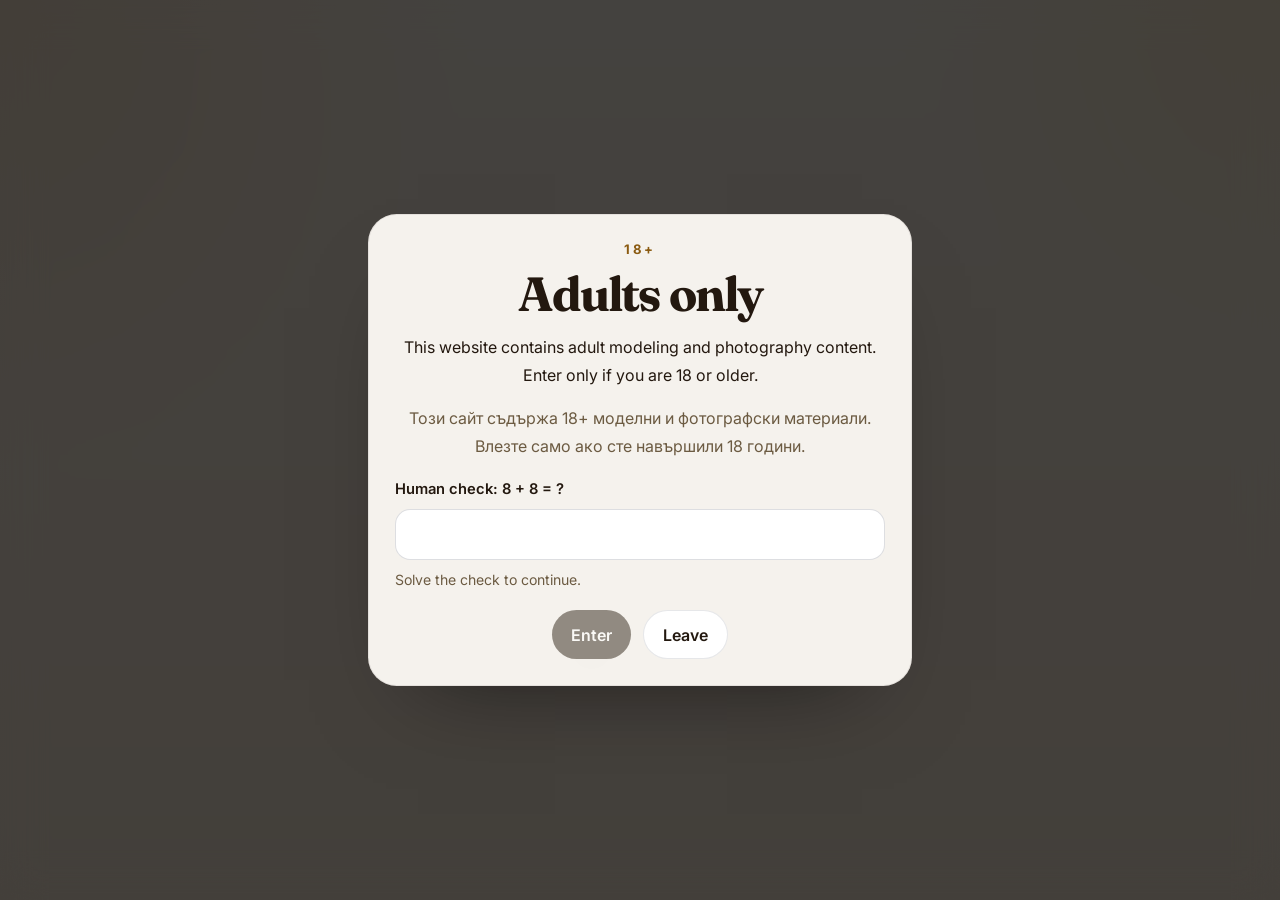
==== gallery/index.html @ f175f8ca "ko" ====
<!DOCTYPE html>
<html lang="en">
<head>
    <meta charset="UTF-8">
    <meta name="viewport" content="width=device-width, initial-scale=1.0">
    <title>Malkokote | Extra</title>
    <meta name="robots" content="noindex, nofollow">
    <link rel="preconnect" href="https://fonts.googleapis.com">
    <link rel="preconnect" href="https://fonts.gstatic.com" crossorigin>
    <link rel="preload" as="style" href="https://fonts.googleapis.com/css2?family=Fraunces:wght@600;700&family=Inter:wght@400;500;600;700&display=swap">
    <link rel="stylesheet" href="https://fonts.googleapis.com/css2?family=Fraunces:wght@600;700&family=Inter:wght@400;500;600;700&display=swap" media="print" onload="this.media='all'">
    <noscript>
        <link rel="stylesheet" href="https://fonts.googleapis.com/css2?family=Fraunces:wght@600;700&family=Inter:wght@400;500;600;700&display=swap">
    </noscript>
    <link rel="stylesheet" href="/gallery/styles.css">
</head>
<body data-gallery-mode="extra" class="age-gate-pending">
    <div id="age-gate" class="age-gate" role="dialog" aria-modal="true" aria-labelledby="age-gate-title">
        <div class="age-gate-card">
            <p class="age-gate-kicker">18+</p>
            <h1 id="age-gate-title">Adults only</h1>
            <p class="age-gate-copy">This website contains adult modeling and photography content. Enter only if you are 18 or older.</p>
            <p class="age-gate-copy age-gate-copy-secondary">Този сайт съдържа 18+ моделни и фотографски материали. Влезте само ако сте навършили 18 години.</p>
            <div class="age-gate-actions">
                <button class="btn btn-primary" type="button" data-age-enter>Enter</button>
                <button class="btn btn-secondary" type="button" data-age-leave>Leave</button>
            </div>
        </div>
    </div>

    <div class="shell">
        <header class="topbar">
            <a class="brand" href="/">Malkokote</a>
            <div class="top-actions">
                <button id="gallery-refresh" class="btn btn-secondary" type="button">Refresh</button>
                <button id="gallery-signout" class="btn btn-primary" type="button">Sign Out</button>
            </div>
        </header>

        <section class="gallery-card">
            <p id="gallery-status" class="gallery-status">Loading.</p>
            <div id="gallery-content" class="loading-state"></div>
        </section>
    </div>

    <script src="/age-gate.js" defer></script>
    <script src="/config/site-config.js" defer></script>
    <script src="/auth/auth.js" defer></script>
    <script src="/gallery/app.js" defer></script>
</body>
</html>
---- gallery/styles.css ----
:root {
    color-scheme: light;
}

* {
    box-sizing: border-box;
}

body {
    --page-bg: #fbf3e7;
    --card-bg: rgba(255, 255, 255, 0.96);
    --line: rgba(190, 140, 34, 0.18);
    --text: #23180f;
    --muted: #6c5b42;
    --accent: #8a5a10;
    --hero-start: #7d4a10;
    --hero-end: #d7a137;
    --hero-glow: rgba(255, 255, 255, 0.16);
    margin: 0;
    min-height: 100vh;
    font-family: "Inter", sans-serif;
    color: var(--text);
    background:
        radial-gradient(circle at top left, rgba(223, 164, 88, 0.18), transparent 30%),
        radial-gradient(circle at top right, rgba(255, 243, 217, 0.84), transparent 24%),
        linear-gradient(180deg, #fffdf9 0%, var(--page-bg) 100%);
}

body.age-gate-pending {
    overflow: hidden;
}

body.age-gate-pending .shell {
    visibility: hidden;
}

body[data-gallery-mode="test"] {
    --page-bg: #f6efe7;
    --line: rgba(159, 97, 37, 0.16);
    --accent: #9f6125;
    --hero-start: #6d3a0f;
    --hero-end: #d28d3b;
    --hero-glow: rgba(255, 255, 255, 0.14);
    background:
        radial-gradient(circle at top left, rgba(212, 141, 59, 0.18), transparent 28%),
        radial-gradient(circle at top right, rgba(248, 220, 178, 0.28), transparent 24%),
        linear-gradient(180deg, #fffaf3 0%, var(--page-bg) 100%);
}

body[data-gallery-mode="router"] {
    display: grid;
    place-items: center;
    background:
        radial-gradient(circle at top, rgba(190, 140, 34, 0.2), transparent 40%),
        linear-gradient(180deg, #fff9ef 0%, #ffffff 100%);
}

.age-gate[hidden] {
    display: none;
}

.age-gate {
    position: fixed;
    inset: 0;
    z-index: 950;
    display: grid;
    place-items: center;
    padding: 1rem;
    background: rgba(10, 7, 4, 0.76);
    backdrop-filter: blur(20px) saturate(1.04);
}

.age-gate-card {
    width: min(100%, 34rem);
    padding: 1.6rem;
    border-radius: 1.8rem;
    background: rgba(255, 252, 247, 0.95);
    border: 1px solid rgba(35, 24, 15, 0.08);
    text-align: center;
    box-shadow: 0 44px 90px -50px rgba(0, 0, 0, 0.52);
}

.age-gate-kicker {
    margin: 0 0 0.75rem;
    color: var(--accent);
    font-size: 0.82rem;
    font-weight: 700;
    letter-spacing: 0.18em;
    text-transform: uppercase;
}

.age-gate-card h1 {
    margin: 0;
    font-family: "Fraunces", serif;
    font-size: clamp(2rem, 4.5vw, 3rem);
    letter-spacing: -0.04em;
}

.age-gate-copy {
    margin: 1rem 0 0;
    color: var(--text);
    line-height: 1.72;
}

.age-gate-copy-secondary {
    color: var(--muted);
}

.age-gate-human-check {
    display: grid;
    gap: 0.7rem;
    margin-top: 1.2rem;
    text-align: left;
}

.age-gate-human-check-label {
    font-size: 0.92rem;
    font-weight: 600;
    color: var(--text);
}

.age-gate-human-check-input {
    width: 100%;
    border: 1px solid rgba(15, 23, 42, 0.14);
    border-radius: 0.95rem;
    padding: 0.9rem 0.95rem;
    font: inherit;
    background: rgba(255, 255, 255, 0.98);
    color: var(--text);
}

.age-gate-human-check-feedback {
    margin: 0;
    font-size: 0.88rem;
    color: var(--muted);
}

.age-gate-human-check-feedback.is-valid {
    color: var(--text);
}

.age-gate-actions {
    display: flex;
    justify-content: center;
    gap: 0.75rem;
    margin-top: 1.4rem;
}

.shell {
    width: min(1160px, calc(100% - 2rem));
    margin: 0 auto;
    padding: 1rem 0 3rem;
}

.topbar {
    display: flex;
    justify-content: space-between;
    align-items: center;
    gap: 1rem;
    padding: 1rem 0;
}

.brand {
    color: var(--text);
    text-decoration: none;
    font-family: "Fraunces", serif;
    font-size: clamp(1.8rem, 3.4vw, 2.5rem);
    letter-spacing: -0.02em;
}

.top-actions {
    display: flex;
    gap: 0.75rem;
    flex-wrap: wrap;
}

.btn {
    appearance: none;
    border: none;
    border-radius: 999px;
    padding: 0.85rem 1.2rem;
    font: inherit;
    font-weight: 600;
    cursor: pointer;
    text-decoration: none;
    transition: transform 0.16s ease, box-shadow 0.16s ease, background-color 0.16s ease, border-color 0.16s ease;
}

.btn:hover {
    transform: translateY(-1px);
}

.btn:disabled {
    opacity: 0.5;
    cursor: not-allowed;
    transform: none;
}

.btn-primary {
    background: #2f2416;
    color: white;
    box-shadow: 0 18px 34px -24px rgba(15, 23, 42, 0.5);
}

.btn-secondary {
    background: white;
    color: var(--text);
    border: 1px solid rgba(15, 23, 42, 0.1);
}

.hero {
    position: relative;
    overflow: hidden;
    margin-top: 0.75rem;
    padding: clamp(1.6rem, 4vw, 2.5rem);
    border-radius: 2rem;
    background: linear-gradient(135deg, var(--hero-start) 0%, var(--hero-end) 100%);
    color: white;
    box-shadow: 0 32px 64px -44px rgba(15, 23, 42, 0.55);
}

.hero::after {
    content: "";
    position: absolute;
    inset: auto -3rem -3.5rem auto;
    width: 14rem;
    height: 14rem;
    border-radius: 999px;
    background: var(--hero-glow);
}

.eyebrow {
    display: inline-flex;
    align-items: center;
    gap: 0.5rem;
    padding: 0.45rem 0.85rem;
    border-radius: 999px;
    background: rgba(255, 255, 255, 0.16);
    font-size: 0.8rem;
    letter-spacing: 0.08em;
    text-transform: uppercase;
}

h1 {
    margin: 1rem 0 0.75rem;
    font-family: "Fraunces", serif;
    font-size: clamp(2.4rem, 5vw, 4rem);
    line-height: 1.04;
    letter-spacing: -0.03em;
}

.hero p {
    margin: 0;
    max-width: 46rem;
    color: rgba(255, 255, 255, 0.94);
    line-height: 1.75;
    font-size: 1rem;
}

.meta {
    display: flex;
    gap: 0.75rem;
    flex-wrap: wrap;
    margin-top: 1.4rem;
}

.meta-pill {
    padding: 0.68rem 1rem;
    border-radius: 1rem;
    background: rgba(255, 255, 255, 0.14);
    font-size: 0.9rem;
}

.gallery-card {
    margin-top: 1.5rem;
    padding: clamp(1rem, 3vw, 1.5rem);
    border-radius: 1.8rem;
    background: var(--card-bg);
    border: 1px solid var(--line);
    box-shadow: 0 28px 60px -38px rgba(15, 23, 42, 0.24);
}

.gallery-status {
    margin: 0 0 1rem;
    color: var(--muted);
    line-height: 1.65;
}

.gallery-toolbar {
    display: flex;
    justify-content: space-between;
    align-items: center;
    gap: 0.85rem;
    flex-wrap: wrap;
    margin-bottom: 1rem;
}

.filter-strip {
    display: flex;
    flex-wrap: wrap;
    gap: 0.65rem;
}

.filter-chip {
    display: inline-flex;
    align-items: center;
    gap: 0.55rem;
    padding: 0.72rem 1rem;
    border-radius: 999px;
    border: 1px solid rgba(15, 23, 42, 0.1);
    background: rgba(255, 255, 255, 0.92);
    color: var(--text);
    font: inherit;
    font-weight: 600;
    cursor: pointer;
    transition: transform 0.16s ease, box-shadow 0.16s ease, border-color 0.16s ease, background-color 0.16s ease;
}

.filter-chip:hover {
    transform: translateY(-1px);
    box-shadow: 0 12px 26px -22px rgba(15, 23, 42, 0.4);
}

.filter-chip.is-active {
    border-color: rgba(138, 90, 16, 0.28);
    background: rgba(138, 90, 16, 0.12);
    color: var(--accent);
}

.filter-count {
    display: inline-grid;
    place-items: center;
    min-width: 1.7rem;
    height: 1.7rem;
    padding: 0 0.45rem;
    border-radius: 999px;
    background: rgba(15, 23, 42, 0.08);
    color: inherit;
    font-size: 0.78rem;
}

.loading-state,
.empty-state {
    padding: 2rem 1rem;
    border-radius: 1.25rem;
    border: 1px dashed var(--line);
    background: rgba(255, 255, 255, 0.76);
    color: var(--muted);
    text-align: center;
    line-height: 1.7;
}

.months-stack {
    display: grid;
    gap: 1rem;
}

.month-panel {
    display: grid;
    gap: 1rem;
    padding: 1.1rem;
    border-radius: 1.4rem;
    background: white;
    border: 1px solid rgba(15, 23, 42, 0.08);
}

.month-header {
    display: flex;
    justify-content: space-between;
    align-items: end;
    gap: 1rem;
    border-bottom: 1px solid rgba(15, 23, 42, 0.08);
    padding-bottom: 0.85rem;
}

.month-kicker {
    display: inline-block;
    color: var(--accent);
    font-size: 0.8rem;
    font-weight: 700;
    letter-spacing: 0.08em;
    text-transform: uppercase;
}

.month-title {
    margin: 0.35rem 0 0;
    font-family: "Fraunces", serif;
    font-size: clamp(1.45rem, 2.6vw, 1.9rem);
}

.month-note,
.month-count {
    margin: 0;
    color: var(--muted);
    font-size: 0.9rem;
}

.month-grid {
    display: grid;
    grid-template-columns: repeat(auto-fit, minmax(230px, 1fr));
    gap: 1rem;
}

.photo-card {
    position: relative;
    overflow: hidden;
    border-radius: 0;
    background: white;
    border: none;
    box-shadow: 0 24px 44px -34px rgba(15, 23, 42, 0.24);
}

.photo-link {
    display: block;
    position: relative;
    color: inherit;
    text-decoration: none;
}

.media-shell {
    position: relative;
    overflow: hidden;
    min-height: 20rem;
    background:
        radial-gradient(circle at top, rgba(255, 255, 255, 0.55), transparent 55%),
        linear-gradient(180deg, rgba(255, 244, 221, 0.95) 0%, rgba(247, 228, 188, 0.8) 100%);
    display: flex;
    align-items: center;
    justify-content: center;
}

.media-shell img,
.media-shell video {
    display: block;
    width: 100%;
    height: auto;
    max-height: min(84vh, 68rem);
    padding: 0;
    object-fit: contain;
    object-position: center;
    background: transparent;
}

.media-shell-video {
    background:
        radial-gradient(circle at top, rgba(230, 165, 54, 0.22), transparent 58%),
        linear-gradient(180deg, rgba(33, 23, 14, 0.98) 0%, rgba(60, 39, 22, 0.92) 100%);
}

.photo-play {
    position: absolute;
    right: 1rem;
    bottom: 1rem;
    z-index: 1;
    width: 2.8rem;
    height: 2.8rem;
    display: grid;
    place-items: center;
    border-radius: 999px;
    background: rgba(255, 255, 255, 0.18);
    color: white;
    font-size: 1.05rem;
    backdrop-filter: blur(10px);
    box-shadow: 0 18px 36px -24px rgba(15, 23, 42, 0.6);
}

.photo-meta {
    padding: 0.95rem 1rem 1rem;
}

.photo-label {
    margin: 0;
    font-size: 0.96rem;
    font-weight: 700;
}

.photo-caption {
    margin: 0.35rem 0 0;
    font-size: 0.8rem;
    line-height: 1.6;
    color: var(--muted);
    word-break: break-word;
}

.test-collage {
    display: grid;
    grid-template-columns: repeat(12, minmax(0, 1fr));
    grid-auto-rows: 180px;
    grid-auto-flow: dense;
    gap: 1rem;
}

.test-card {
    grid-column: span var(--col-span, 4);
    grid-row: span var(--row-span, 1);
    position: relative;
    overflow: hidden;
    border-radius: 1.6rem;
    background: white;
    border: 1px solid rgba(159, 97, 37, 0.14);
    box-shadow: 0 24px 42px -34px rgba(93, 49, 15, 0.44);
    transform: rotate(var(--tilt, 0deg));
}

.test-card::before {
    content: "";
    position: absolute;
    inset: auto auto -30% -10%;
    width: 60%;
    height: 60%;
    border-radius: 999px;
    background: var(--accent-wash, rgba(190, 140, 34, 0.18));
    filter: blur(16px);
    pointer-events: none;
}

.test-card .photo-link {
    height: 100%;
}

.test-card .media-shell {
    height: 100%;
    aspect-ratio: auto;
}

.test-card img,
.test-card video {
    background: #fbf0df;
}

.viewer[hidden] {
    display: none;
}

.viewer {
    position: fixed;
    inset: 0;
    z-index: 300;
    padding: 0;
    display: grid;
    place-items: center;
}

.viewer-backdrop {
    position: absolute;
    inset: 0;
    background: rgba(2, 6, 23, 0.82);
    backdrop-filter: blur(10px);
}

.viewer-card {
    position: relative;
    z-index: 1;
    width: 100vw;
    height: 100vh;
    overflow: hidden;
    border-radius: 0;
    background: transparent;
    box-shadow: none;
}

.viewer-frame {
    position: relative;
    width: 100%;
    height: 100%;
    overflow: hidden;
}

.viewer-stage {
    position: relative;
    width: 100%;
    height: 100%;
    overflow: hidden;
    background: #120c07;
    --viewer-backdrop-image: none;
}

.viewer-stage::before {
    content: "";
    position: absolute;
    inset: -8%;
    background-image: var(--viewer-backdrop-image);
    background-position: center;
    background-size: cover;
    filter: blur(40px) saturate(1.08);
    opacity: 0.45;
    transform: scale(1.08);
}

.viewer-stage::after {
    content: "";
    position: absolute;
    inset: 0;
    background: linear-gradient(180deg, rgba(2, 6, 23, 0.08) 0%, rgba(2, 6, 23, 0.42) 100%);
}

.viewer-media {
    position: relative;
    z-index: 1;
    width: 100%;
    height: 100%;
    display: grid;
    place-items: center;
    padding:
        max(1rem, env(safe-area-inset-top, 0px))
        max(1rem, env(safe-area-inset-right, 0px))
        max(1rem, env(safe-area-inset-bottom, 0px))
        max(1rem, env(safe-area-inset-left, 0px));
}

.viewer-media img,
.viewer-media video {
    display: block;
    width: auto;
    height: auto;
    max-width: min(96vw, 1440px);
    max-height: min(94svh, 1000px);
    object-fit: contain;
    background: transparent;
    touch-action: pan-y;
}

.viewer-media img[hidden],
.viewer-media video[hidden] {
    display: none !important;
}

.viewer-media video {
    background: rgba(2, 6, 23, 0.24);
}

.viewer-close {
    position: absolute;
    top: calc(0.85rem + env(safe-area-inset-top, 0px));
    right: calc(0.85rem + env(safe-area-inset-right, 0px));
    z-index: 3;
    width: 2.25rem;
    height: 2.25rem;
    border-radius: 999px;
    border: none;
    background: rgba(255, 255, 255, 0.18);
    color: white;
    font: inherit;
    font-size: 1.3rem;
    cursor: pointer;
    backdrop-filter: blur(10px);
}

.viewer-nav {
    position: absolute;
    top: 50%;
    z-index: 3;
    transform: translateY(-50%);
    width: 3rem;
    height: 3rem;
    border-radius: 999px;
    border: none;
    background: rgba(255, 255, 255, 0.16);
    color: white;
    font-size: 1.6rem;
    cursor: pointer;
    backdrop-filter: blur(10px);
}

.viewer-nav:disabled {
    opacity: 0.35;
    cursor: default;
}

.viewer-nav-prev {
    left: 1rem;
}

.viewer-nav-next {
    right: 1rem;
}

.router-card {
    width: min(92vw, 32rem);
    padding: 2rem;
    border-radius: 1.6rem;
    background: rgba(255, 255, 255, 0.98);
    border: 1px solid rgba(190, 140, 34, 0.16);
    box-shadow: 0 28px 60px -36px rgba(15, 23, 42, 0.32);
    text-align: center;
}

.router-badge {
    width: 4.4rem;
    height: 4.4rem;
    border-radius: 999px;
    margin: 0 auto 1rem;
    display: grid;
    place-items: center;
    background: linear-gradient(135deg, #8a5a10 0%, #d7a137 100%);
    color: white;
    font-size: 1.8rem;
}

.router-title {
    margin: 0 0 0.55rem;
    font-family: "Fraunces", serif;
    font-size: clamp(1.9rem, 4vw, 2.4rem);
}

.router-copy,
.router-status {
    margin: 0;
    line-height: 1.7;
    color: var(--muted);
}

.router-status {
    margin-top: 1rem;
    padding: 0.95rem 1rem;
    border-radius: 1rem;
    background: #fff4dd;
    color: #8a5a10;
}

.router-status.error {
    background: #fef2f2;
    color: #991b1b;
}

.router-link {
    display: inline-block;
    margin-top: 1.2rem;
    color: var(--accent);
    font-weight: 700;
    text-decoration: none;
}

@media (max-width: 900px) {
    .test-collage {
        grid-template-columns: repeat(6, minmax(0, 1fr));
    }
}

@media (max-width: 720px) {
    .shell {
        width: min(100%, calc(100% - 1rem));
    }

    .month-grid {
        grid-template-columns: 1fr;
        gap: 1rem;
    }

    .topbar,
    .gallery-toolbar {
        flex-direction: column;
        align-items: stretch;
    }

    .top-actions,
    .filter-strip {
        width: 100%;
    }

    .filter-chip {
        justify-content: space-between;
        width: 100%;
    }

    .media-shell {
        min-height: min(78svh, 48rem);
    }

    .media-shell img,
    .media-shell video {
        width: 100%;
        max-height: min(78svh, 48rem);
        background: rgba(255, 255, 255, 0.9);
    }

    .btn {
        width: 100%;
        text-align: center;
    }

    .viewer-close {
        top: 0.65rem;
        right: 0.65rem;
    }

    .viewer-nav {
        display: none;
    }

    .age-gate-actions {
        flex-direction: column;
    }

    .month-header {
        align-items: start;
        flex-direction: column;
    }

    .test-collage {
        grid-template-columns: 1fr;
    }

    .test-card {
        grid-column: auto;
        grid-row: auto;
        transform: none;
    }
}

@media (max-width: 540px) {
    .media-shell {
        min-height: min(82svh, 52rem);
        max-height: none;
    }

    .media-shell img,
    .media-shell video {
        width: 100%;
        max-height: min(82svh, 52rem);
    }
}
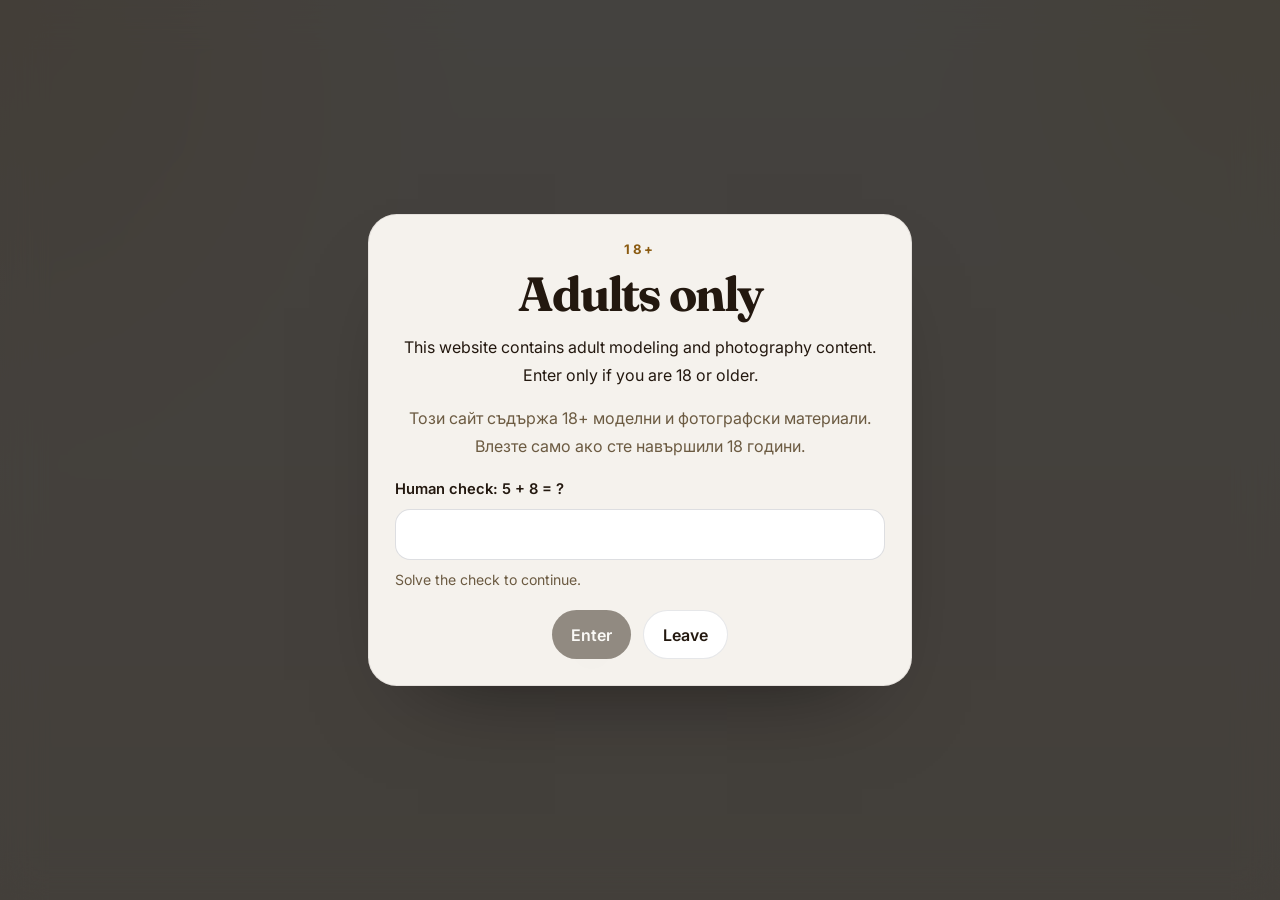
==== commit 0a65eefa: "ko" ====
--- a/gallery/index.html
+++ b/gallery/index.html
@@ -3,6 +3,7 @@
 <head>
     <meta charset="UTF-8">
     <meta name="viewport" content="width=device-width, initial-scale=1.0">
+    <link rel="icon" type="image/png" href="/logo.png">
     <title>Malkokote | Extra</title>
     <meta name="robots" content="noindex, nofollow">
     <link rel="preconnect" href="https://fonts.googleapis.com">
--- a/gallery/styles.css
+++ b/gallery/styles.css
@@ -34,19 +34,6 @@
     visibility: hidden;
 }
 
-body[data-gallery-mode="test"] {
-    --page-bg: #f6efe7;
-    --line: rgba(159, 97, 37, 0.16);
-    --accent: #9f6125;
-    --hero-start: #6d3a0f;
-    --hero-end: #d28d3b;
-    --hero-glow: rgba(255, 255, 255, 0.14);
-    background:
-        radial-gradient(circle at top left, rgba(212, 141, 59, 0.18), transparent 28%),
-        radial-gradient(circle at top right, rgba(248, 220, 178, 0.28), transparent 24%),
-        linear-gradient(180deg, #fffaf3 0%, var(--page-bg) 100%);
-}
-
 body[data-gallery-mode="router"] {
     display: grid;
     place-items: center;
@@ -482,52 +469,6 @@
     word-break: break-word;
 }
 
-.test-collage {
-    display: grid;
-    grid-template-columns: repeat(12, minmax(0, 1fr));
-    grid-auto-rows: 180px;
-    grid-auto-flow: dense;
-    gap: 1rem;
-}
-
-.test-card {
-    grid-column: span var(--col-span, 4);
-    grid-row: span var(--row-span, 1);
-    position: relative;
-    overflow: hidden;
-    border-radius: 1.6rem;
-    background: white;
-    border: 1px solid rgba(159, 97, 37, 0.14);
-    box-shadow: 0 24px 42px -34px rgba(93, 49, 15, 0.44);
-    transform: rotate(var(--tilt, 0deg));
-}
-
-.test-card::before {
-    content: "";
-    position: absolute;
-    inset: auto auto -30% -10%;
-    width: 60%;
-    height: 60%;
-    border-radius: 999px;
-    background: var(--accent-wash, rgba(190, 140, 34, 0.18));
-    filter: blur(16px);
-    pointer-events: none;
-}
-
-.test-card .photo-link {
-    height: 100%;
-}
-
-.test-card .media-shell {
-    height: 100%;
-    aspect-ratio: auto;
-}
-
-.test-card img,
-.test-card video {
-    background: #fbf0df;
-}
-
 .viewer[hidden] {
     display: none;
 }
@@ -732,8 +673,8 @@
 }
 
 @media (max-width: 900px) {
-    .test-collage {
-        grid-template-columns: repeat(6, minmax(0, 1fr));
+    .month-grid {
+        grid-template-columns: repeat(2, 1fr);
     }
 }
 
@@ -796,27 +737,48 @@
         align-items: start;
         flex-direction: column;
     }
-
-    .test-collage {
-        grid-template-columns: 1fr;
-    }
-
-    .test-card {
-        grid-column: auto;
-        grid-row: auto;
-        transform: none;
-    }
-}
-
-@media (max-width: 540px) {
-    .media-shell {
-        min-height: min(82svh, 52rem);
-        max-height: none;
-    }
-
-    .media-shell img,
-    .media-shell video {
-        width: 100%;
-        max-height: min(82svh, 52rem);
-    }
-}
+}
+
+/* Scroll To Top Button */
+.scroll-to-top {
+    position: fixed;
+    bottom: 2rem;
+    right: 2rem;
+    width: 3.2rem;
+    height: 3.2rem;
+    border-radius: 50%;
+    background: #23180f;
+    color: #fbf3e7;
+    border: 1px solid rgba(255, 255, 255, 0.1);
+    cursor: pointer;
+    display: flex;
+    align-items: center;
+    justify-content: center;
+    z-index: 1000;
+    opacity: 0;
+    visibility: hidden;
+    transform: translateY(20px);
+    transition: all 0.4s cubic-bezier(0.175, 0.885, 0.32, 1.275);
+    box-shadow: 0 10px 30px -5px rgba(0, 0, 0, 0.4);
+}
+
+.scroll-to-top.is-visible {
+    opacity: 1;
+    visibility: visible;
+    transform: translateY(0);
+}
+
+.scroll-to-top:hover {
+    transform: scale(1.1);
+    background: #8a5a10;
+    color: white;
+}
+
+@media (max-width: 720px) {
+    .scroll-to-top {
+        bottom: 1.5rem;
+        right: 1.5rem;
+        width: 2.8rem;
+        height: 2.8rem;
+    }
+}
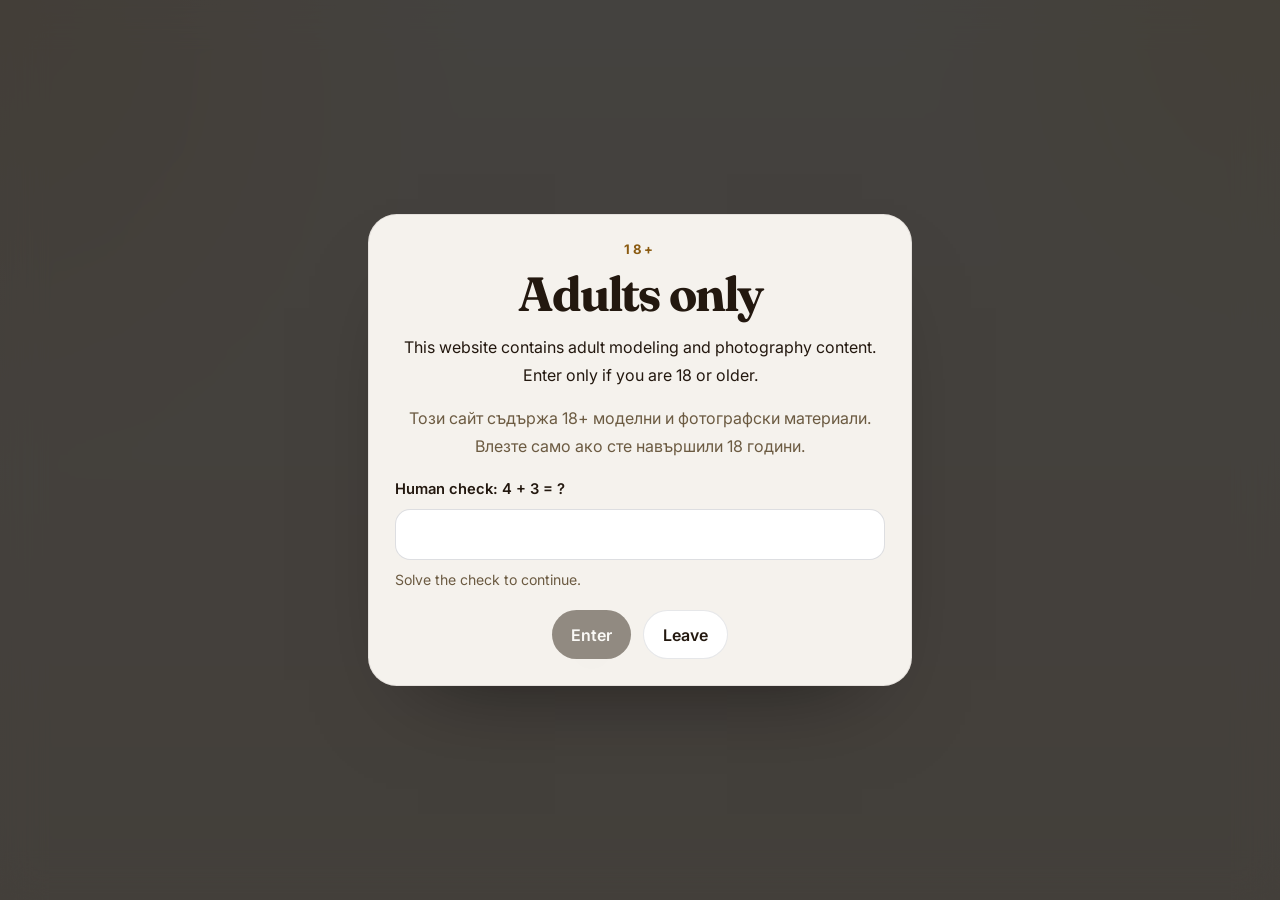
==== commit cd228aaa: "ko" ====
--- a/gallery/index.html
+++ b/gallery/index.html
@@ -33,8 +33,13 @@
         <header class="topbar">
             <a class="brand" href="/">Malkokote</a>
             <div class="top-actions">
-                <button id="gallery-refresh" class="btn btn-secondary" type="button">Refresh</button>
-                <button id="gallery-signout" class="btn btn-primary" type="button">Sign Out</button>
+                <div class="language-switch"> 
+                    <button class="language-pill" type="button" data-language-option="bg" aria-label="Bulgarian">🇧🇬</button> 
+                    <button class="language-pill" type="button" data-language-option="en" aria-label="English">🇬🇧</button> 
+                </div>
+                <a href="/buy.html" class="btn btn-secondary" data-i18n-en="Buy" data-i18n-bg="Купи" style="text-decoration: none; display: inline-flex; align-items: center; justify-content: center;">Buy</a>
+                <button id="gallery-refresh" class="btn btn-secondary" data-i18n-en="Refresh" data-i18n-bg="Обнови" type="button">Refresh</button>
+                <button id="gallery-signout" class="btn btn-primary" data-i18n-en="Sign Out" data-i18n-bg="Изход" type="button">Sign Out</button>
             </div>
         </header>
 
@@ -48,5 +53,6 @@
     <script src="/config/site-config.js" defer></script>
     <script src="/auth/auth.js" defer></script>
     <script src="/gallery/app.js" defer></script>
+    <script src="/language.js" defer></script>
 </body>
 </html>
--- a/gallery/styles.css
+++ b/gallery/styles.css
@@ -782,3 +782,47 @@
         height: 2.8rem;
     }
 }
+
+/* Language Switch */
+.language-switch {
+    display: inline-flex;
+    gap: 0.4rem;
+    margin-right: 0.5rem;
+}
+
+.language-pill {
+    appearance: none;
+    border: 1px solid rgba(15, 23, 42, 0.1);
+    background: rgba(255, 255, 255, 0.8);
+    color: var(--text);
+    border-radius: 999px;
+    padding: 0.4rem 0.6rem;
+    font: inherit;
+    font-size: 0.85rem;
+    font-weight: 600;
+    cursor: pointer;
+    transition: all 0.2s ease;
+}
+
+.language-pill:hover {
+    transform: translateY(-1px);
+    background: white;
+}
+
+.language-pill.is-active {
+    background: var(--accent);
+    border-color: var(--accent);
+    color: white;
+}
+
+@media (max-width: 720px) {
+    .language-switch {
+        width: 100%;
+        margin-right: 0;
+        margin-bottom: 0.5rem;
+    }
+    .language-pill {
+        flex: 1;
+        text-align: center;
+    }
+}
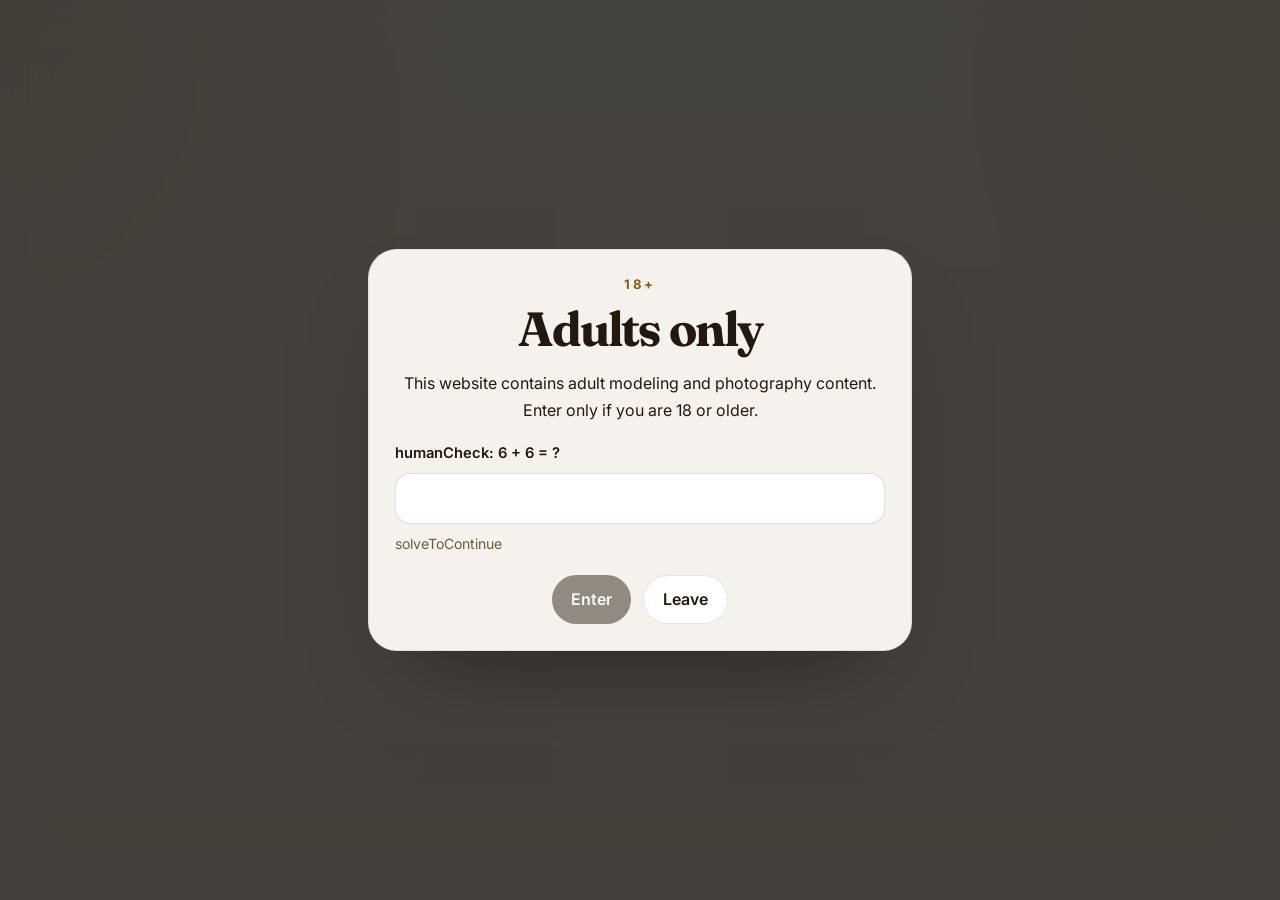
==== commit 616318f3: "ko" ====
--- a/gallery/index.html
+++ b/gallery/index.html
@@ -19,12 +19,11 @@
     <div id="age-gate" class="age-gate" role="dialog" aria-modal="true" aria-labelledby="age-gate-title">
         <div class="age-gate-card">
             <p class="age-gate-kicker">18+</p>
-            <h1 id="age-gate-title">Adults only</h1>
-            <p class="age-gate-copy">This website contains adult modeling and photography content. Enter only if you are 18 or older.</p>
-            <p class="age-gate-copy age-gate-copy-secondary">Този сайт съдържа 18+ моделни и фотографски материали. Влезте само ако сте навършили 18 години.</p>
+            <h1 id="age-gate-title" data-i18n="adultsOnly">Adults only</h1>
+            <p class="age-gate-copy" data-i18n="ageGateCopy">This website contains adult modeling and photography content. Enter only if you are 18 or older.</p>
             <div class="age-gate-actions">
-                <button class="btn btn-primary" type="button" data-age-enter>Enter</button>
-                <button class="btn btn-secondary" type="button" data-age-leave>Leave</button>
+                <button class="btn btn-primary" type="button" data-age-enter data-i18n="enter">Enter</button>
+                <button class="btn btn-secondary" type="button" data-age-leave data-i18n="leave">Leave</button>
             </div>
         </div>
     </div>
@@ -33,13 +32,22 @@
         <header class="topbar">
             <a class="brand" href="/">Malkokote</a>
             <div class="top-actions">
-                <div class="language-switch"> 
-                    <button class="language-pill" type="button" data-language-option="bg" aria-label="Bulgarian">🇧🇬</button> 
-                    <button class="language-pill" type="button" data-language-option="en" aria-label="English">🇬🇧</button> 
+                <div class="language-dropdown">
+                    <button class="language-pill" type="button" data-language-toggle aria-label="Select Language">
+                        <span data-current-language-flag>🇬🇧</span>
+                    </button>
+                    <div class="language-menu" hidden>
+                        <button class="language-item" type="button" data-language-option="en" aria-label="English">🇬🇧 English</button>
+                        <button class="language-item" type="button" data-language-option="bg" aria-label="Bulgarian">🇧🇬 Български</button>
+                        <button class="language-item" type="button" data-language-option="ja" aria-label="Japanese">🇯🇵 日本語</button>
+                        <button class="language-item" type="button" data-language-option="fr" aria-label="French">🇫🇷 Français</button>
+                        <button class="language-item" type="button" data-language-option="de" aria-label="German">🇩🇪 Deutsch</button>
+                        <button class="language-item" type="button" data-language-option="tr" aria-label="Turkish">🇹🇷 Türkçe</button>
+                    </div>
                 </div>
-                <a href="/buy.html" class="btn btn-secondary" data-i18n-en="Buy" data-i18n-bg="Купи" style="text-decoration: none; display: inline-flex; align-items: center; justify-content: center;">Buy</a>
-                <button id="gallery-refresh" class="btn btn-secondary" data-i18n-en="Refresh" data-i18n-bg="Обнови" type="button">Refresh</button>
-                <button id="gallery-signout" class="btn btn-primary" data-i18n-en="Sign Out" data-i18n-bg="Изход" type="button">Sign Out</button>
+                <a href="/buy.html" class="btn btn-secondary" data-i18n="buy" style="text-decoration: none; display: inline-flex; align-items: center; justify-content: center;">Buy</a>
+                <button id="gallery-refresh" class="btn btn-secondary" data-i18n="refresh" type="button">Refresh</button>
+                <button id="gallery-signout" class="btn btn-primary" data-i18n="signOut" type="button">Sign Out</button>
             </div>
         </header>
 
--- a/gallery/styles.css
+++ b/gallery/styles.css
@@ -783,46 +783,72 @@
     }
 }
 
-/* Language Switch */
-.language-switch {
+/* Language Dropdown */
+.language-dropdown {
+    position: relative;
     display: inline-flex;
-    gap: 0.4rem;
     margin-right: 0.5rem;
 }
 
-.language-pill {
+.language-menu {
+    position: absolute;
+    top: calc(100% + 0.5rem);
+    right: 0;
+    background: var(--card-bg);
+    backdrop-filter: blur(20px) saturate(1.2);
+    border: 1px solid var(--line);
+    border-radius: 1.2rem;
+    padding: 0.5rem;
+    min-width: 10rem;
+    display: flex;
+    flex-direction: column;
+    gap: 0.2rem;
+    box-shadow: 0 20px 40px -12px rgba(0, 0, 0, 0.25);
+    z-index: 1000;
+    opacity: 0;
+    visibility: hidden;
+    transform: translateY(-10px);
+    transition: all 0.2s ease;
+}
+
+.language-menu.is-active {
+    opacity: 1;
+    visibility: visible;
+    transform: translateY(0);
+}
+
+.language-item {
     appearance: none;
-    border: 1px solid rgba(15, 23, 42, 0.1);
-    background: rgba(255, 255, 255, 0.8);
+    border: none;
+    background: transparent;
     color: var(--text);
-    border-radius: 999px;
-    padding: 0.4rem 0.6rem;
+    padding: 0.6rem 0.8rem;
+    border-radius: 0.8rem;
     font: inherit;
     font-size: 0.85rem;
     font-weight: 600;
+    text-align: left;
     cursor: pointer;
-    transition: all 0.2s ease;
-}
-
-.language-pill:hover {
-    transform: translateY(-1px);
-    background: white;
-}
-
-.language-pill.is-active {
+    display: flex;
+    align-items: center;
+    gap: 0.6rem;
+    transition: background-color 0.16s ease;
+    white-space: nowrap;
+}
+
+.language-item:hover {
+    background: rgba(15, 23, 42, 0.06);
+}
+
+.language-item.is-active {
     background: var(--accent);
-    border-color: var(--accent);
     color: white;
 }
 
 @media (max-width: 720px) {
-    .language-switch {
+    .language-dropdown {
         width: 100%;
         margin-right: 0;
         margin-bottom: 0.5rem;
     }
-    .language-pill {
-        flex: 1;
-        text-align: center;
-    }
-}
+}
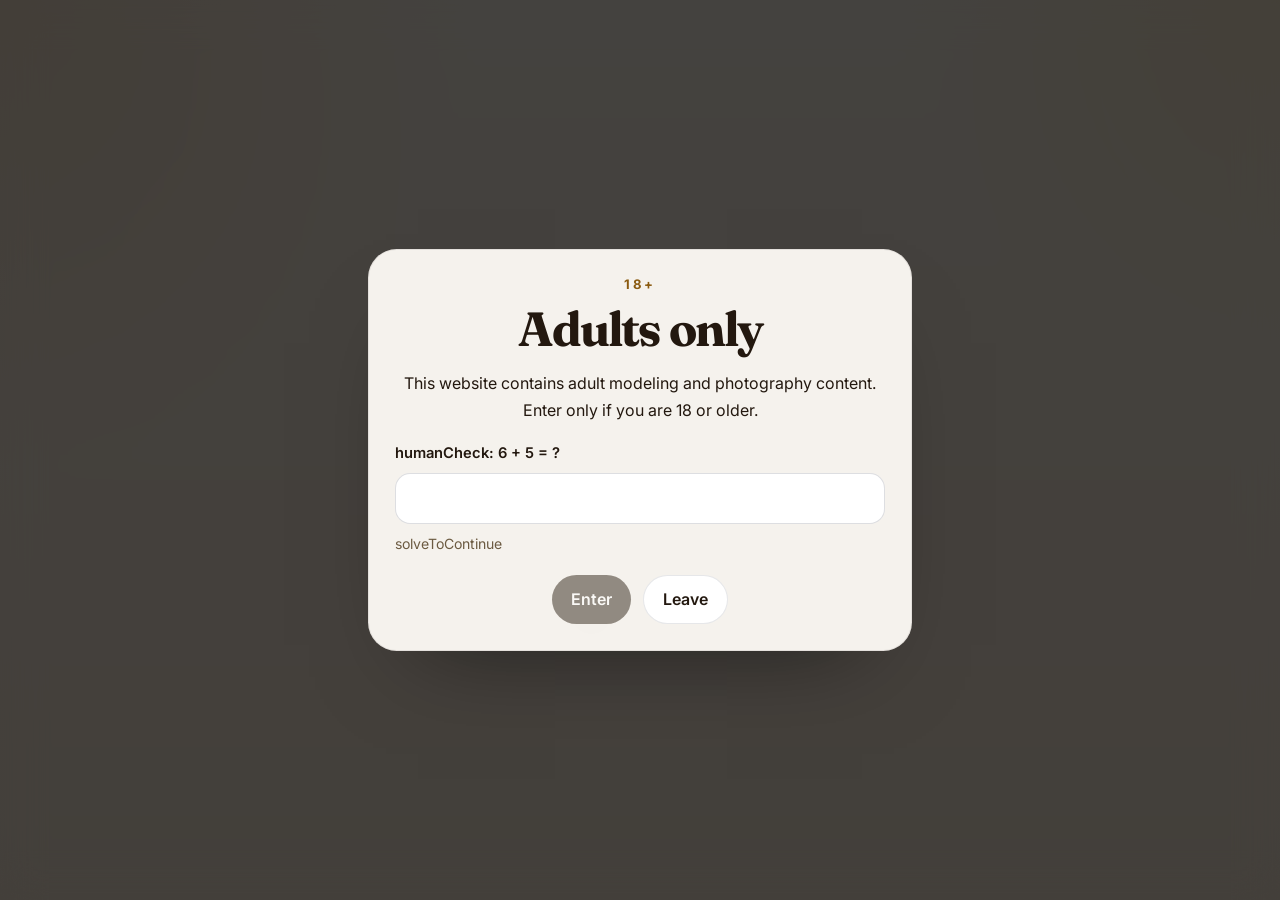
==== commit 947a18f5: "ko" ====
--- a/gallery/index.html
+++ b/gallery/index.html
@@ -31,7 +31,7 @@
     <div class="shell">
         <header class="topbar">
             <a class="brand" href="/">Malkokote</a>
-            <div class="top-actions">
+            <div class="topbar-group">
                 <div class="language-dropdown">
                     <button class="language-pill" type="button" data-language-toggle aria-label="Select Language">
                         <span data-current-language-flag>🇬🇧</span>
@@ -45,9 +45,11 @@
                         <button class="language-item" type="button" data-language-option="tr" aria-label="Turkish">🇹🇷 Türkçe</button>
                     </div>
                 </div>
-                <a href="/buy.html" class="btn btn-secondary" data-i18n="buy" style="text-decoration: none; display: inline-flex; align-items: center; justify-content: center;">Buy</a>
-                <button id="gallery-refresh" class="btn btn-secondary" data-i18n="refresh" type="button">Refresh</button>
-                <button id="gallery-signout" class="btn btn-primary" data-i18n="signOut" type="button">Sign Out</button>
+                <div class="top-actions">
+                    <a href="/buy.html" class="btn btn-secondary" data-i18n="buy" style="text-decoration: none; display: inline-flex; align-items: center; justify-content: center;">Buy</a>
+                    <button id="gallery-refresh" class="btn btn-secondary" data-i18n="refresh" type="button">Refresh</button>
+                    <button id="gallery-signout" class="btn btn-primary" data-i18n="signOut" type="button">Sign Out</button>
+                </div>
             </div>
         </header>
 
--- a/gallery/styles.css
+++ b/gallery/styles.css
@@ -147,12 +147,20 @@
     padding: 1rem 0;
 }
 
+.topbar-group {
+    display: flex;
+    align-items: center;
+    gap: 0.75rem;
+    min-width: 0;
+}
+
 .brand {
     color: var(--text);
     text-decoration: none;
     font-family: "Fraunces", serif;
     font-size: clamp(1.8rem, 3.4vw, 2.5rem);
     letter-spacing: -0.02em;
+    flex-shrink: 0;
 }
 
 .top-actions {
@@ -694,9 +702,44 @@
         align-items: stretch;
     }
 
+    .topbar-group {
+        gap: 0.5rem;
+        flex-wrap: wrap;
+    }
+
     .top-actions,
     .filter-strip {
         width: 100%;
+        display: flex;
+        flex-wrap: wrap;
+        gap: 0.5rem;
+    }
+
+    .language-dropdown {
+        width: auto;
+        margin: 0;
+    }
+
+    .language-menu {
+        position: fixed;
+        top: auto;
+        bottom: 2rem;
+        left: 1rem;
+        right: 1rem;
+        width: auto;
+        min-width: 0;
+        max-width: none;
+        max-height: 70vh;
+        overflow-y: auto;
+        -webkit-overflow-scrolling: touch;
+        transform: translateY(20px);
+        transform-origin: bottom center;
+        z-index: 2000;
+        box-shadow: 0 20px 50px rgba(0, 0, 0, 0.3);
+    }
+
+    .language-menu.is-active {
+        transform: translateY(0);
     }
 
     .filter-chip {
@@ -788,6 +831,7 @@
     position: relative;
     display: inline-flex;
     margin-right: 0.5rem;
+    flex-shrink: 0;
 }
 
 .language-menu {
@@ -844,11 +888,3 @@
     background: var(--accent);
     color: white;
 }
-
-@media (max-width: 720px) {
-    .language-dropdown {
-        width: 100%;
-        margin-right: 0;
-        margin-bottom: 0.5rem;
-    }
-}
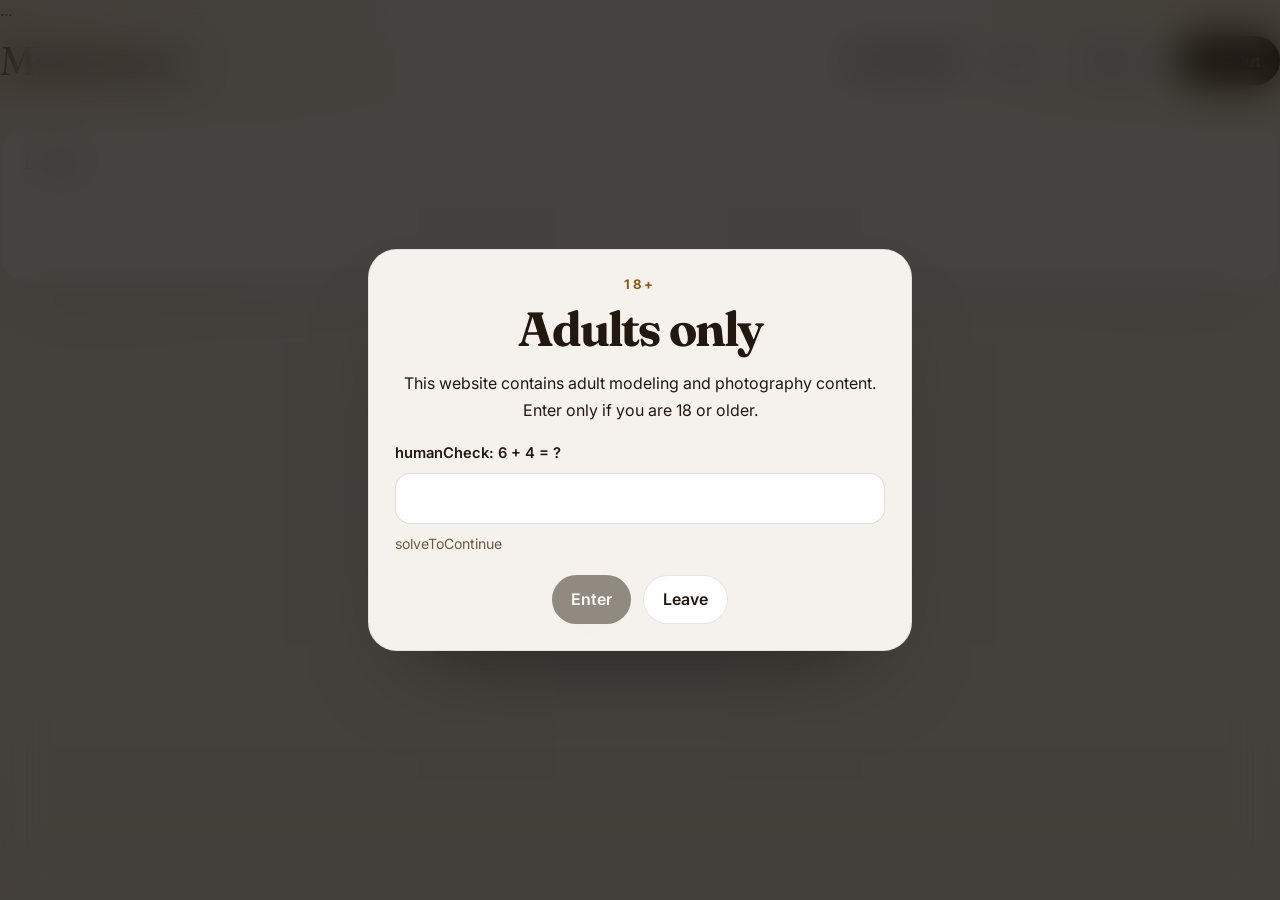
==== commit a6c22717: "ko" ====
--- a/gallery/index.html
+++ b/gallery/index.html
@@ -27,14 +27,15 @@
             </div>
         </div>
     </div>
-
-    <div class="shell">
+<body data-gallery-mode="extra" class="age-gate-pending" data-page-id="extra">
+...
         <header class="topbar">
-            <a class="brand" href="/">Malkokote</a>
+            <a class="brand" href="/" data-i18n-en="Malkokote" data-i18n-bg="Malkokote" data-i18n-ru="Malkokote">Malkokote</a>
             <div class="topbar-group">
                 <div class="language-dropdown">
-                    <button class="language-pill" type="button" data-language-toggle aria-label="Select Language">
+                    <button class="language-pill" type="button" data-language-toggle data-i18n="selectLanguage" data-i18n-attr="aria-label">
                         <span data-current-language-flag>🇬🇧</span>
+                        <svg class="pill-chevron" width="12" height="12" viewBox="0 0 24 24" fill="none" stroke="currentColor" stroke-width="3" stroke-linecap="round" stroke-linejoin="round" aria-hidden="true"><path d="m6 9 6 6 6-6"/></svg>
                     </button>
                     <div class="language-menu" hidden>
                         <button class="language-item" type="button" data-language-option="en" aria-label="English">🇬🇧 English</button>
@@ -43,6 +44,13 @@
                         <button class="language-item" type="button" data-language-option="fr" aria-label="French">🇫🇷 Français</button>
                         <button class="language-item" type="button" data-language-option="de" aria-label="German">🇩🇪 Deutsch</button>
                         <button class="language-item" type="button" data-language-option="tr" aria-label="Turkish">🇹🇷 Türkçe</button>
+                        <button class="language-item" type="button" data-language-option="ru" aria-label="Russian">🇷🇺 Русский</button>
+                        <button class="language-item" type="button" data-language-option="es" aria-label="Spanish">🇪🇸 Español</button>
+                        <button class="language-item" type="button" data-language-option="it" aria-label="Italian">🇮🇹 Italiano</button>
+                        <button class="language-item" type="button" data-language-option="pt" aria-label="Portuguese">🇵🇹 Português</button>
+                        <button class="language-item" type="button" data-language-option="zh" aria-label="Chinese">🇨🇳 中文</button>
+                        <button class="language-item" type="button" data-language-option="ko" aria-label="Korean">🇰🇷 한국어</button>
+                        <button class="language-item" type="button" data-language-option="ar" aria-label="Arabic">🇸🇦 العربية</button>
                     </div>
                 </div>
                 <div class="top-actions">
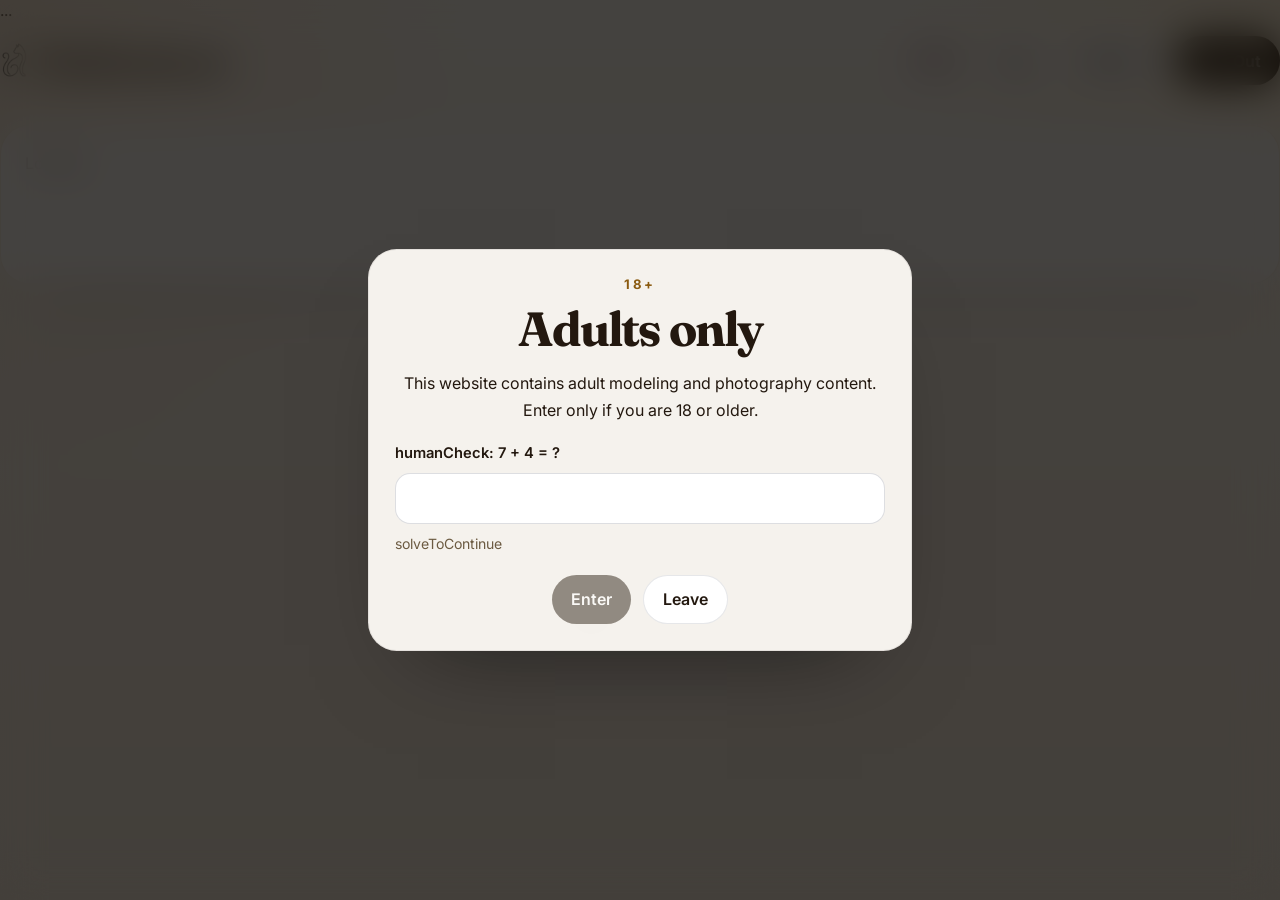
==== commit 836b547f: "ko" ====
--- a/gallery/index.html
+++ b/gallery/index.html
@@ -30,10 +30,13 @@
 <body data-gallery-mode="extra" class="age-gate-pending" data-page-id="extra">
 ...
         <header class="topbar">
-            <a class="brand" href="/" data-i18n-en="Malkokote" data-i18n-bg="Malkokote" data-i18n-ru="Malkokote">Malkokote</a>
+            <a class="brand" href="/">
+                <img src="/logo.png" alt="" class="site-logo">
+                <span data-i18n-en="Malkokote" data-i18n-bg="Malkokote" data-i18n-ru="Malkokote">Malkokote</span>
+            </a>
             <div class="topbar-group">
                 <div class="language-dropdown">
-                    <button class="language-pill" type="button" data-language-toggle data-i18n="selectLanguage" data-i18n-attr="aria-label">
+                    <button class="language-pill" type="button" data-language-toggle aria-label="Select Language">
                         <span data-current-language-flag>🇬🇧</span>
                         <svg class="pill-chevron" width="12" height="12" viewBox="0 0 24 24" fill="none" stroke="currentColor" stroke-width="3" stroke-linecap="round" stroke-linejoin="round" aria-hidden="true"><path d="m6 9 6 6 6-6"/></svg>
                     </button>
--- a/gallery/styles.css
+++ b/gallery/styles.css
@@ -155,12 +155,29 @@
 }
 
 .brand {
+    display: flex;
+    align-items: center;
+    gap: 0.6rem;
     color: var(--text);
     text-decoration: none;
     font-family: "Fraunces", serif;
     font-size: clamp(1.8rem, 3.4vw, 2.5rem);
     letter-spacing: -0.02em;
     flex-shrink: 0;
+}
+
+.site-logo {
+    display: block;
+    width: auto;
+    height: 2.2rem;
+    object-fit: contain;
+    filter: drop-shadow(0 2px 4px rgba(0, 0, 0, 0.1));
+}
+
+@media (max-width: 720px) {
+    .site-logo {
+        height: 1.8rem;
+    }
 }
 
 .top-actions {
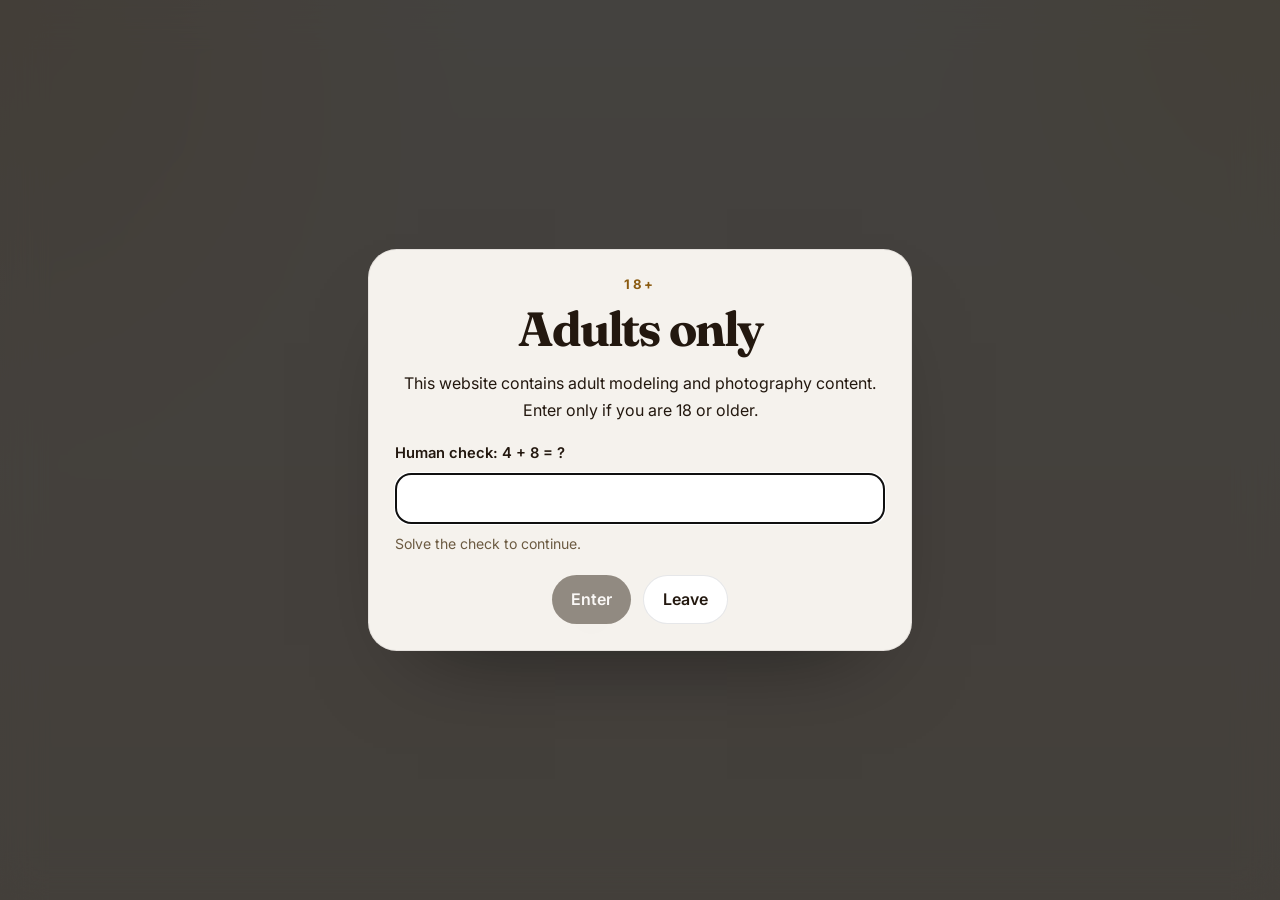
==== commit c3bc2829: "ko" ====
--- a/gallery/index.html
+++ b/gallery/index.html
@@ -15,20 +15,20 @@
     </noscript>
     <link rel="stylesheet" href="/gallery/styles.css">
 </head>
-<body data-gallery-mode="extra" class="age-gate-pending">
-    <div id="age-gate" class="age-gate" role="dialog" aria-modal="true" aria-labelledby="age-gate-title">
+<body data-gallery-mode="extra" data-page-id="extra" class="age-gate-pending">
+    <div id="age-gate" class="age-gate" role="dialog" aria-modal="true" aria-labelledby="age-gate-title" aria-describedby="age-gate-copy">
         <div class="age-gate-card">
             <p class="age-gate-kicker">18+</p>
             <h1 id="age-gate-title" data-i18n="adultsOnly">Adults only</h1>
-            <p class="age-gate-copy" data-i18n="ageGateCopy">This website contains adult modeling and photography content. Enter only if you are 18 or older.</p>
+            <p id="age-gate-copy" class="age-gate-copy" data-i18n="ageGateCopy">This website contains adult modeling and photography content. Enter only if you are 18 or older.</p>
             <div class="age-gate-actions">
                 <button class="btn btn-primary" type="button" data-age-enter data-i18n="enter">Enter</button>
                 <button class="btn btn-secondary" type="button" data-age-leave data-i18n="leave">Leave</button>
             </div>
         </div>
     </div>
-<body data-gallery-mode="extra" class="age-gate-pending" data-page-id="extra">
-...
+
+    <div class="shell">
         <header class="topbar">
             <a class="brand" href="/">
                 <img src="/logo.png" alt="" class="site-logo">
@@ -57,23 +57,26 @@
                     </div>
                 </div>
                 <div class="top-actions">
-                    <a href="/buy.html" class="btn btn-secondary" data-i18n="buy" style="text-decoration: none; display: inline-flex; align-items: center; justify-content: center;">Buy</a>
+                    <a href="/buy.html" class="btn btn-secondary" data-i18n="buy">Buy</a>
                     <button id="gallery-refresh" class="btn btn-secondary" data-i18n="refresh" type="button">Refresh</button>
                     <button id="gallery-signout" class="btn btn-primary" data-i18n="signOut" type="button">Sign Out</button>
                 </div>
             </div>
         </header>
 
-        <section class="gallery-card">
-            <p id="gallery-status" class="gallery-status">Loading.</p>
-            <div id="gallery-content" class="loading-state"></div>
-        </section>
+        <main>
+            <h1 class="sr-only">Private member gallery</h1>
+            <section class="gallery-card" aria-live="polite">
+                <p id="gallery-status" class="gallery-status">Loading.</p>
+                <div id="gallery-content" class="loading-state"></div>
+            </section>
+        </main>
     </div>
 
+    <script src="/language.js" defer></script>
     <script src="/age-gate.js" defer></script>
     <script src="/config/site-config.js" defer></script>
     <script src="/auth/auth.js" defer></script>
     <script src="/gallery/app.js" defer></script>
-    <script src="/language.js" defer></script>
 </body>
 </html>
--- a/gallery/styles.css
+++ b/gallery/styles.css
@@ -139,6 +139,18 @@
     padding: 1rem 0 3rem;
 }
 
+.sr-only {
+    position: absolute;
+    width: 1px;
+    height: 1px;
+    padding: 0;
+    margin: -1px;
+    overflow: hidden;
+    clip: rect(0, 0, 0, 0);
+    white-space: nowrap;
+    border: 0;
+}
+
 .topbar {
     display: flex;
     justify-content: space-between;
@@ -200,6 +212,17 @@
 
 .btn:hover {
     transform: translateY(-1px);
+}
+
+.btn:focus-visible,
+.language-pill:focus-visible,
+.language-item:focus-visible,
+.photo-link:focus-visible,
+.viewer-close:focus-visible,
+.viewer-nav:focus-visible,
+.scroll-to-top:focus-visible {
+    outline: 3px solid rgba(138, 90, 16, 0.72);
+    outline-offset: 3px;
 }
 
 .btn:disabled {
@@ -905,3 +928,14 @@
     background: var(--accent);
     color: white;
 }
+
+@media (prefers-reduced-motion: reduce) {
+    *,
+    *::before,
+    *::after {
+        animation-duration: 0.01ms !important;
+        animation-iteration-count: 1 !important;
+        scroll-behavior: auto !important;
+        transition-duration: 0.01ms !important;
+    }
+}
